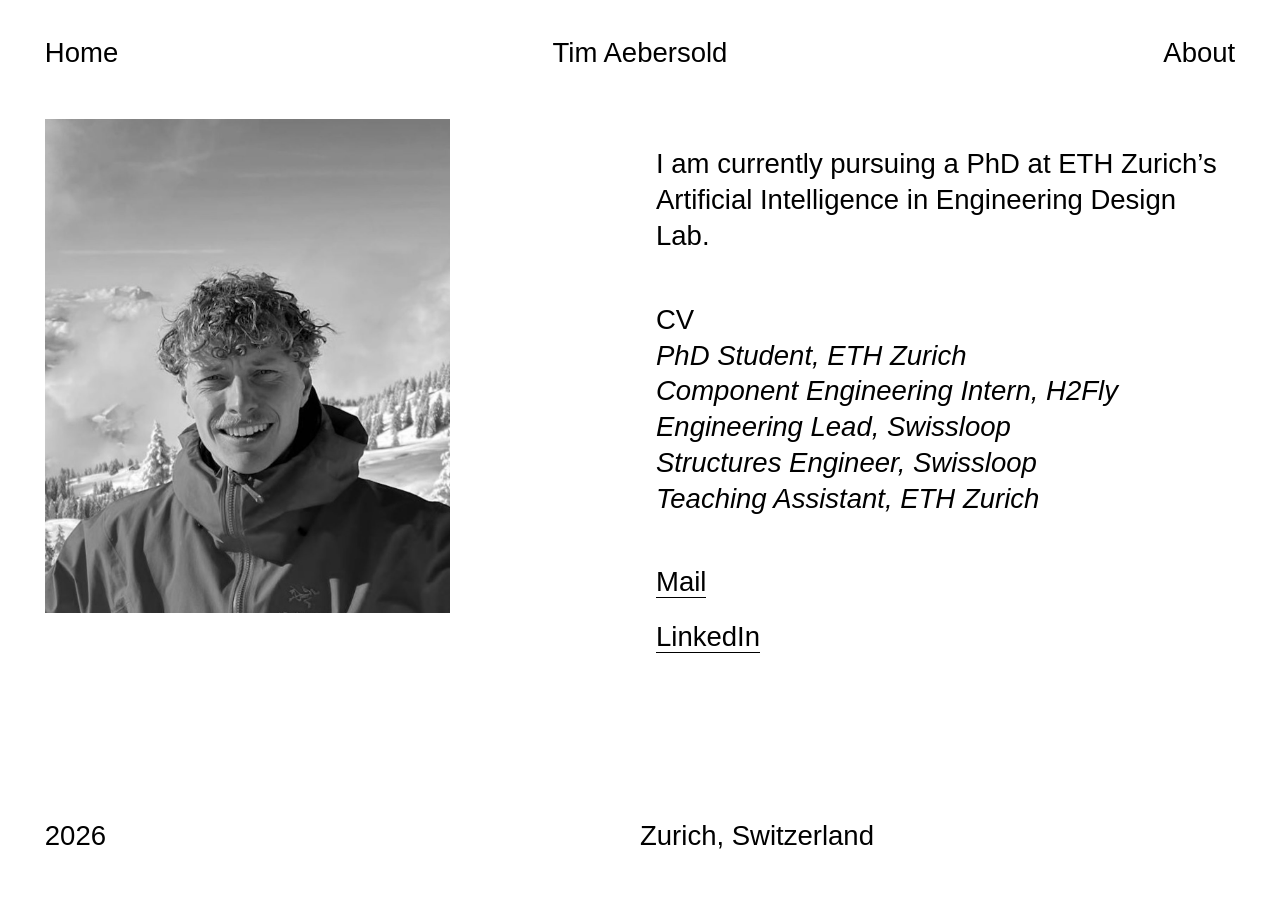
==== about/index.html @ 0b7dfb67 "About page portrait Claude-Session: https://claude.ai/code/session_01MqJvfbGa9hNo2X7ShjbNtN" ====
<!doctype html>
<html lang="en">
<head>
<meta charset="utf-8">
<meta name="color-scheme" content="light only">
<meta name="robots" content="noindex">
<meta name="viewport" content="width=device-width, initial-scale=1">
<title>About, Tim Aebersold</title>
<link rel="stylesheet" href="../style.css">
</head>
<body>

<nav class="nav">
  <a href="../index.html">Home</a>
  <a class="name" href="../index.html">Tim Aebersold</a>
  <a class="about" href="../about/index.html">About</a>
</nav>

<header class="head">
  <div>
    <img class="portrait" src="../assets/about/portrait.jpg" alt="Tim Aebersold">
  </div>
  <div>
    <p>I am currently pursuing a PhD at ETH Zurich’s Artificial Intelligence in Engineering Design Lab.</p>
    <p style="margin-top:3rem">CV<br>
      <i>PhD Student, ETH Zurich</i><br>
      <i>Component Engineering Intern, H2Fly</i><br>
      <i>Engineering Lead, Swissloop</i><br>
      <i>Structures Engineer, Swissloop</i><br>
      <i>Teaching Assistant, ETH Zurich</i></p>
    <ul class="links" style="margin-top:3rem">
      <li><a href="mailto:tim.aebersold@gmail.com">Mail</a></li>
      <li><a href="https://www.linkedin.com/in/tim-aebersold-095b071a7/">LinkedIn</a></li>
    </ul>
  </div>
</header>

<footer class="footer">
  <span>2026</span>
  <span>Zurich, Switzerland</span>
</footer>

</body>
</html>
---- style.css ----
/* t-aeb.ch: one stylesheet for every page. */

:root {
  color-scheme: light only;
  --sans: "Helvetica Neue", Helvetica, Arial, sans-serif;
  --font: var(--sans);
  --text: #000;
  --muted: #777;
  --bg: #fff;
  --gutter: 3.5vw;
  --size: clamp(18px, 2.15vw, 34px);
}

* { box-sizing: border-box; }

body {
  margin: 0;
  padding: 0 var(--gutter);
  background: var(--bg);
  color: var(--text);
  font-family: var(--font);
  font-size: var(--size);
  line-height: 1.3;
  -webkit-font-smoothing: antialiased;
}

a { color: inherit; text-decoration: none; border-bottom: 1px solid currentColor; }
img, video { display: block; max-width: 100%; height: auto; }

/* Header: Home / name / About */
.nav {
  display: grid;
  grid-template-columns: 1fr auto 1fr;
  padding: 2.2rem 0 3rem;
}
.nav a { border-bottom: none; }
.nav .name { text-align: center; }
.nav .about { text-align: right; }

/* Footer: year / place */
.footer {
  display: grid;
  grid-template-columns: 1fr 1fr;
  padding: 6rem 0 2rem;
}

/* Homepage grid: two columns of tiles, title on hover */
.grid {
  display: grid;
  grid-template-columns: 1fr 1fr;
  gap: 2rem;
}
.tile { position: relative; display: block; border-bottom: none; }
.tile img { width: 100%; aspect-ratio: 16 / 9; object-fit: cover; }
.tile img.contain { object-fit: contain; }
.tile .label {
  position: absolute;
  left: 2rem;
  top: 2rem;
  padding: 0.3rem 0.8rem;
  background: rgba(0, 0, 0, 0.35);
  color: #fff;
  opacity: 0;
  transition: opacity 0.15s;
}
.tile:hover .label { opacity: 1; }

/* Project header: title + italic subtitle left, spec list right */
.head {
  display: grid;
  grid-template-columns: 1fr 1fr;
  gap: 2rem;
  margin-bottom: 3rem;
}
.head .title { margin: 0 0 2rem; font-weight: normal; font-size: inherit; }
.head .subtitle { font-style: italic; margin: 0; }
.head .specs { list-style: none; margin: 0; padding: 0; }
.head .specs li::after { content: " //"; }
.head .links { list-style: none; margin: 0; padding: 0; }
.head .links li { margin-bottom: 1.2rem; }

/* Body text and figures */
.text { margin: 3rem 0; }
.text p { margin: 0 0 1.3em; }
.full { margin: 3rem 0; width: 100%; }
.pair {
  display: grid;
  grid-template-columns: 2fr 1fr;
  gap: 2rem;
  margin: 3rem 0;
}
.pair.even { grid-template-columns: 1fr 1fr; }
.pair img { width: 100%; height: 100%; object-fit: cover; }
.caption { color: var(--muted); font-size: 0.6em; margin-top: 0.5rem; }
.credit { color: var(--muted); font-size: 0.55em; margin-top: 3rem; }
pre.bibtex {
  font-size: 0.5em;
  white-space: pre-wrap;
  font-family: ui-monospace, Menlo, monospace;
  border-top: 1px solid var(--text);
  padding-top: 1rem;
}
.todo { color: #c00; }

@media (max-width: 700px) {
  :root { --gutter: 16px; --size: 18px; }
  .grid, .head, .pair, .pair.even, .footer { grid-template-columns: 1fr; }
  .nav { padding: 1.2rem 0 2rem; }
}

/* added by hardware pages */
.full.narrow { width: 60%; margin-left: auto; margin-right: auto; }
@media (max-width: 700px) { .full.narrow { width: 100%; } }

/* paper pages */
.paper { max-width: 960px; margin: 0 auto; text-align: center; }
.paper-title { font-family: var(--font); font-weight: normal; font-size: 1em; line-height: 1.2; margin: 1rem 0 1.6rem; }
.paper-authors { font-size: 1em; margin: 0 0 0.3em; }
.paper-affil { font-size: 1em; margin: 0 0 1.4rem; }
.paper-pill {
  display: inline-block;
  font-size: 1em;
  border: 1px solid var(--text);
  border-radius: 999px;
  padding: 0.25em 0.9em;
  margin-bottom: 1.4rem;
}
.paper-buttons { display: flex; flex-wrap: wrap; justify-content: center; gap: 0.6rem; margin-bottom: 3rem; }
.paper-buttons .btn {
  display: inline-flex;
  align-items: center;
  gap: 0.45em;
  font-family: var(--font);
  font-size: 1em;
  line-height: 1;
  color: #fff;
  background: #000;
  border: none;
  border-radius: 999px;
  padding: 0.7em 1.15em;
}
.paper-buttons .btn:hover { background: #333; }
.paper-buttons .btn.disabled, .paper-buttons .btn.disabled:hover { background: #999; cursor: default; }
.paper-buttons .btn svg { width: 1.05em; height: 1.05em; fill: currentColor; flex: none; }
.paper-figure { margin: 0 auto 3rem; }
.paper-figure img { width: 100%; margin: 0 auto; }
.paper-figure.hero { max-width: 900px; }
.paper-figure.medium { max-width: 800px; }
.paper-figure figcaption {
  color: var(--muted);
  font-size: 1em;
  line-height: 1.45;
  max-width: 720px;
  margin: 0.8rem auto 0;
}
.paper-h2 { font-family: var(--font); font-weight: normal; font-size: 1em; margin: 0 0 1rem; }
.paper-abstract {
  max-width: 800px;
  margin: 0 auto 3.5rem;
  font-size: 1em;
  line-height: 1.5;
  text-align: justify;
  hyphens: auto;
}
.paper-bib {
  text-align: left;
  max-width: 800px;
  margin: 0 auto;
  background: #f4f4f4;
  padding: 1rem 1.2rem;
  font-family: var(--font);
  font-size: 1em;
  line-height: 1.5;
  white-space: pre;
  overflow-x: auto;
}
@media (max-width: 700px) {
  .paper-title { font-size: 1em; }
  .paper-abstract { text-align: left; }
  .paper-figure.hero, .paper-figure.medium { max-width: 100%; }
}

/* paper pages: match hardware-page type */
.paper-figure figcaption, .paper-bib { font-size: 0.6em; }
.paper-abstract { text-align: left; }
.paper-title { margin: 0 0 1.3em; }
.paper-buttons .btn { padding: 0.25em 0.8em; }
@media (max-width: 700px) { .paper-title { font-size: 1em; } }
.paper { max-width: none; }
.paper-abstract, .paper-bib { max-width: none; line-height: 1.3; hyphens: manual; }
.paper-abstract { margin-bottom: 3rem; }

/* citation block, Cargo-style two columns */
.cite {
  display: grid;
  grid-template-columns: 1fr 1fr;
  gap: 2rem;
  text-align: left;
  margin: 6rem 0 0;
}
.cite p { margin: 0 0 1.3em; }
.cite-label { margin: 0; }
.cite-bib {
  font-family: var(--font);
  font-size: 1em;
  line-height: 1.3;
  color: var(--muted);
  white-space: pre-wrap;
  margin: 0;
}
@media (max-width: 700px) { .cite { grid-template-columns: 1fr; } }
.cite-bib span { display: block; }
.cite-bib span.f { padding-left: 2em; text-indent: -1em; }

/* cite block: single column, centered */
.cite { display: block; text-align: center; }
.cite-label { margin: 0 0 1.3em; }
.cite-bib .todo { white-space: nowrap; }
.cite-bib { display: none; }

/* image links: tap to open the full-size figure, no link styling */
a.img-link { display: block; border-bottom: none; }

/* touch devices: tile titles as a plain line below the image */
@media (hover: none), (max-width: 700px) {
  .tile .label {
    position: static;
    display: block;
    padding: 0;
    margin-top: 0.4rem;
    background: none;
    color: var(--text);
    opacity: 1;
  }
}

/* phone: tighter vertical rhythm and compact paper buttons */
@media (max-width: 700px) {
  .nav { padding: 1rem 0 1.5rem; gap: 0.5rem; }
  .nav a { white-space: nowrap; }
  .footer { padding: 3rem 0 1.5rem; }
  .grid { gap: 1.5rem; }
  .head { gap: 1rem; margin-bottom: 1.5rem; }
  .head .title { margin-bottom: 1rem; }
  .head > div > p:first-child { margin-top: 0; }
  .head p[style*="3rem"], .head ul[style*="3rem"] { margin-top: 1.5rem !important; }
  .text, .full, .pair { margin: 1.5rem 0; }
  .pair, .pair.even { gap: 1rem; }
  .credit { margin-top: 1.5rem; }
  .paper-title { margin-bottom: 1rem; }
  .paper-affil { margin-bottom: 1rem; }
  .paper-pill { font-size: 15px; margin-bottom: 1rem; }
  .paper-buttons { gap: 0.4rem; margin-bottom: 2rem; }
  .paper-buttons .btn { font-size: 15px; padding: 0.4em 0.75em; gap: 0.35em; }
  .paper-figure { margin-bottom: 2rem; }
  .paper-abstract { margin-bottom: 2rem; }
  .cite { margin-top: 3rem; }
}

/* bathtub photo pair: Cargo proportions on desktop, stacked full width on phones */
.pair.bathtub-pair { grid-template-columns: 0.8fr 1fr; }
@media (max-width: 700px) {
  .pair.bathtub-pair { grid-template-columns: 1fr; }
  .pair.bathtub-pair img { height: auto; }
  /* paper pages: centered text on phones */
  .pal-tldr { text-align: center; }
  .paper-abstract { text-align: justify; hyphens: auto; -webkit-hyphens: auto; }
}

/* about page portrait */
.portrait { width: 70%; }
@media (max-width: 700px) { .portrait { width: 100%; } }
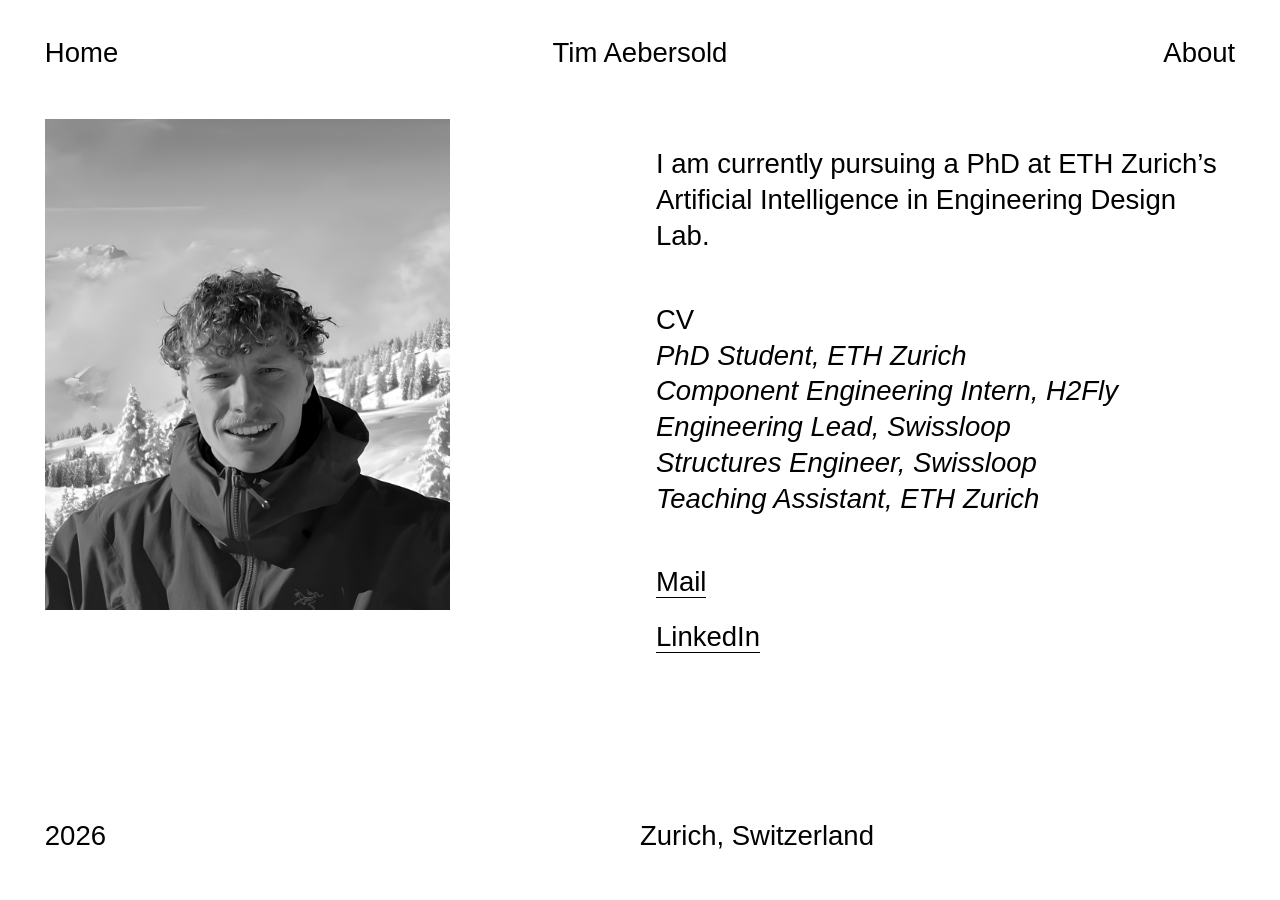
==== commit b0d102c2: "Sharper About portrait from the original photo Claude-Session: https://claude.ai/code/session_01MqJv" ====
--- a/about/index.html
+++ b/about/index.html
@@ -11,14 +11,14 @@
 <body>
 
 <nav class="nav">
-  <a href="../index.html">Home</a>
-  <a class="name" href="../index.html">Tim Aebersold</a>
-  <a class="about" href="../about/index.html">About</a>
+  <a href="/">Home</a>
+  <a class="name" href="/">Tim Aebersold</a>
+  <a class="about" href="/about/">About</a>
 </nav>
 
 <header class="head">
   <div>
-    <img class="portrait" src="../assets/about/portrait.jpg" alt="Tim Aebersold">
+    <img class="portrait" src="../assets/about/portrait.jpg?v=2" alt="Tim Aebersold">
   </div>
   <div>
     <p>I am currently pursuing a PhD at ETH Zurich’s Artificial Intelligence in Engineering Design Lab.</p>
--- a/style.css
+++ b/style.css
@@ -270,3 +270,15 @@
 /* about page portrait */
 .portrait { width: 70%; }
 @media (max-width: 700px) { .portrait { width: 100%; } }
+
+/* section headings on paper pages */
+.paper-h2 { margin: 0 0 1.3em; }
+.paper-h2, .cite-label { text-align: left; font-style: italic; }
+.cite, .cite p { text-align: left; }
+
+/* running text: justified with hyphenation, on every page and screen size */
+.text p, .paper-abstract {
+  text-align: justify;
+  hyphens: auto;
+  -webkit-hyphens: auto;
+}
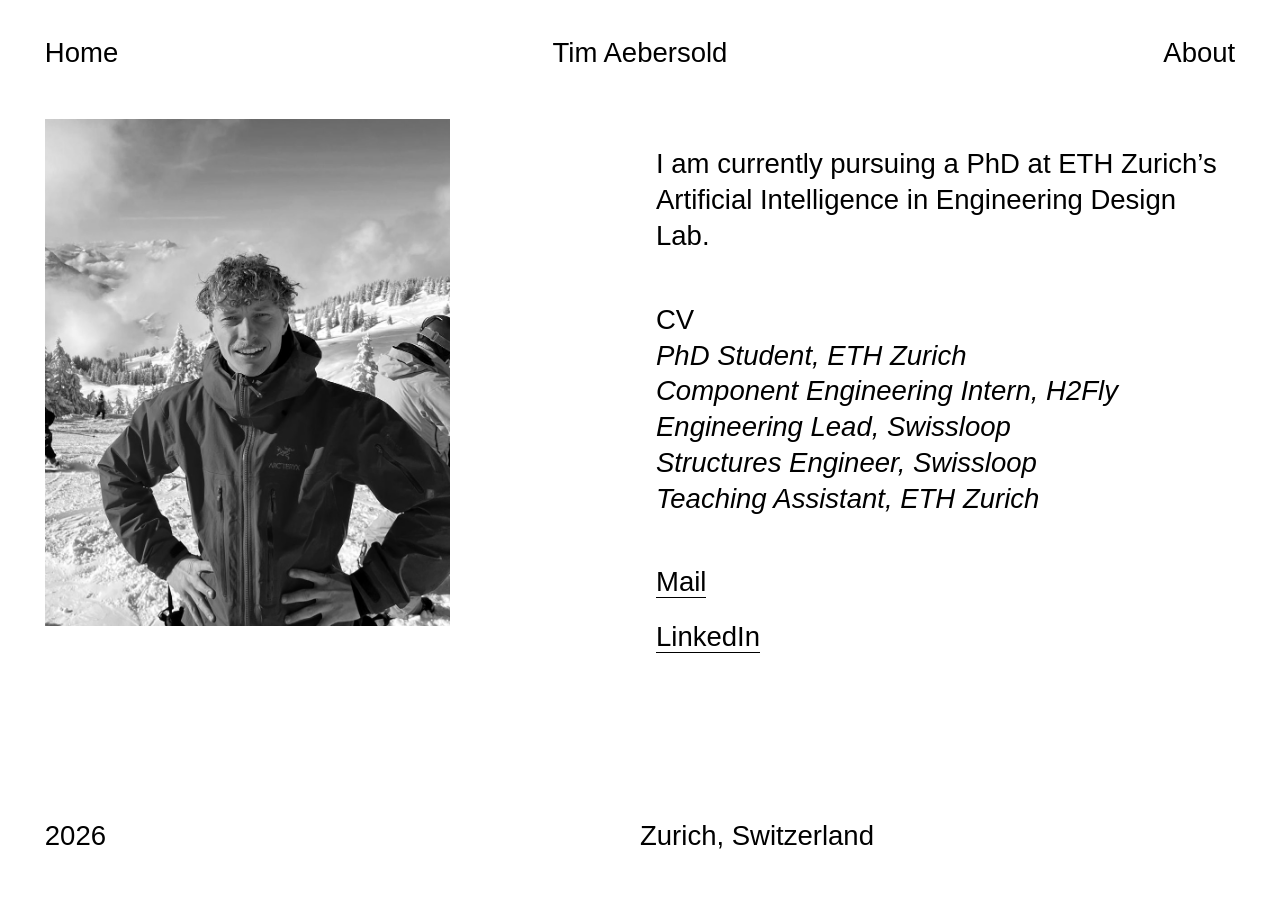
==== commit bce82413: "About portrait: real-pixel B/W crop, no upscaling Claude-Session: https://claude.ai/code/session_01M" ====
--- a/about/index.html
+++ b/about/index.html
@@ -18,7 +18,7 @@
 
 <header class="head">
   <div>
-    <img class="portrait" src="../assets/about/portrait.jpg?v=2" alt="Tim Aebersold">
+    <img class="portrait" src="../assets/about/portrait.jpg?v=3" alt="Tim Aebersold">
   </div>
   <div>
     <p>I am currently pursuing a PhD at ETH Zurich’s Artificial Intelligence in Engineering Design Lab.</p>
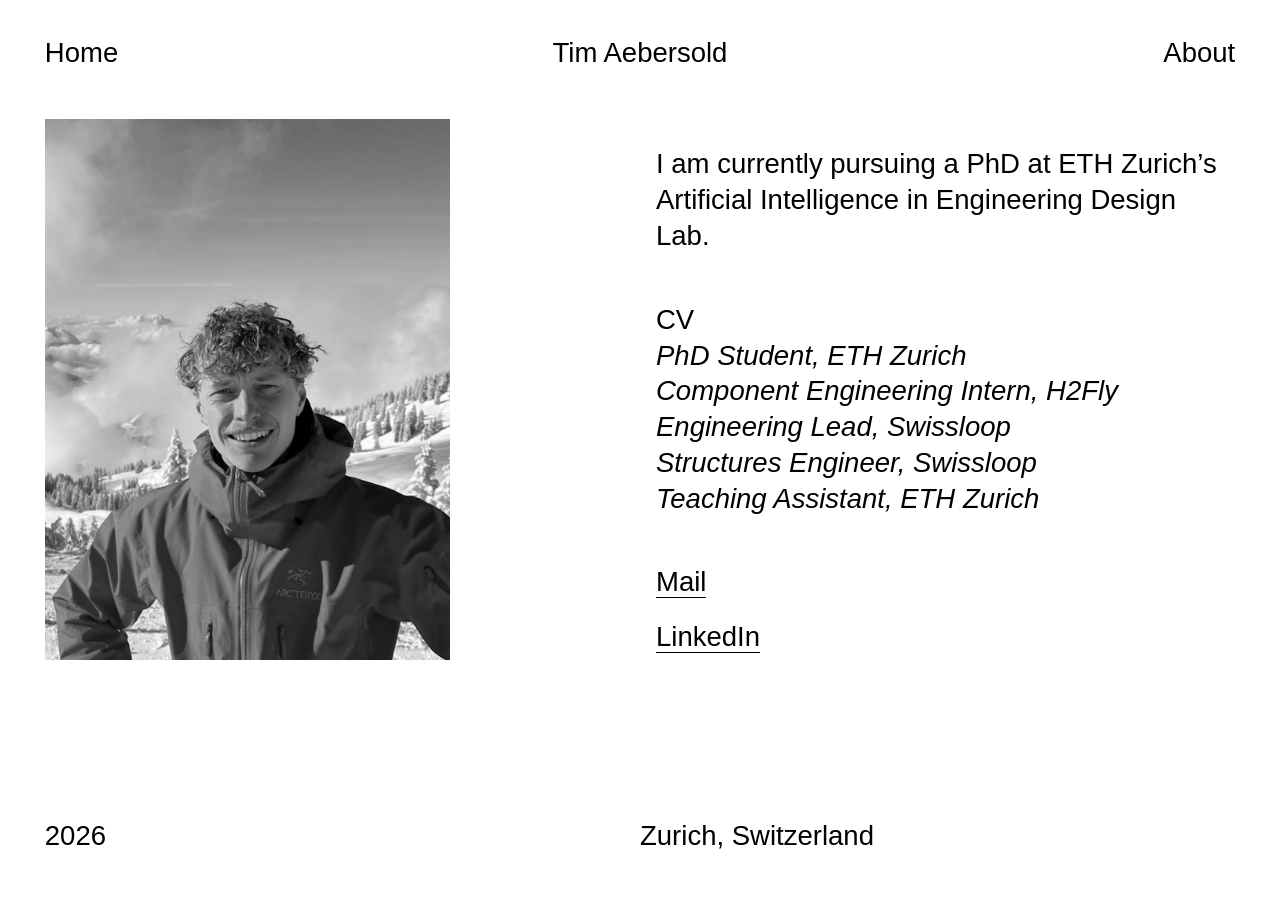
==== commit 84d35274: "About portrait: user-supplied image as is Claude-Session: https://claude.ai/code/session_01MqJvfbGa9" ====
--- a/about/index.html
+++ b/about/index.html
@@ -18,7 +18,7 @@
 
 <header class="head">
   <div>
-    <img class="portrait" src="../assets/about/portrait.jpg?v=3" alt="Tim Aebersold">
+    <img class="portrait" src="../assets/about/portrait.png" alt="Tim Aebersold">
   </div>
   <div>
     <p>I am currently pursuing a PhD at ETH Zurich’s Artificial Intelligence in Engineering Design Lab.</p>
